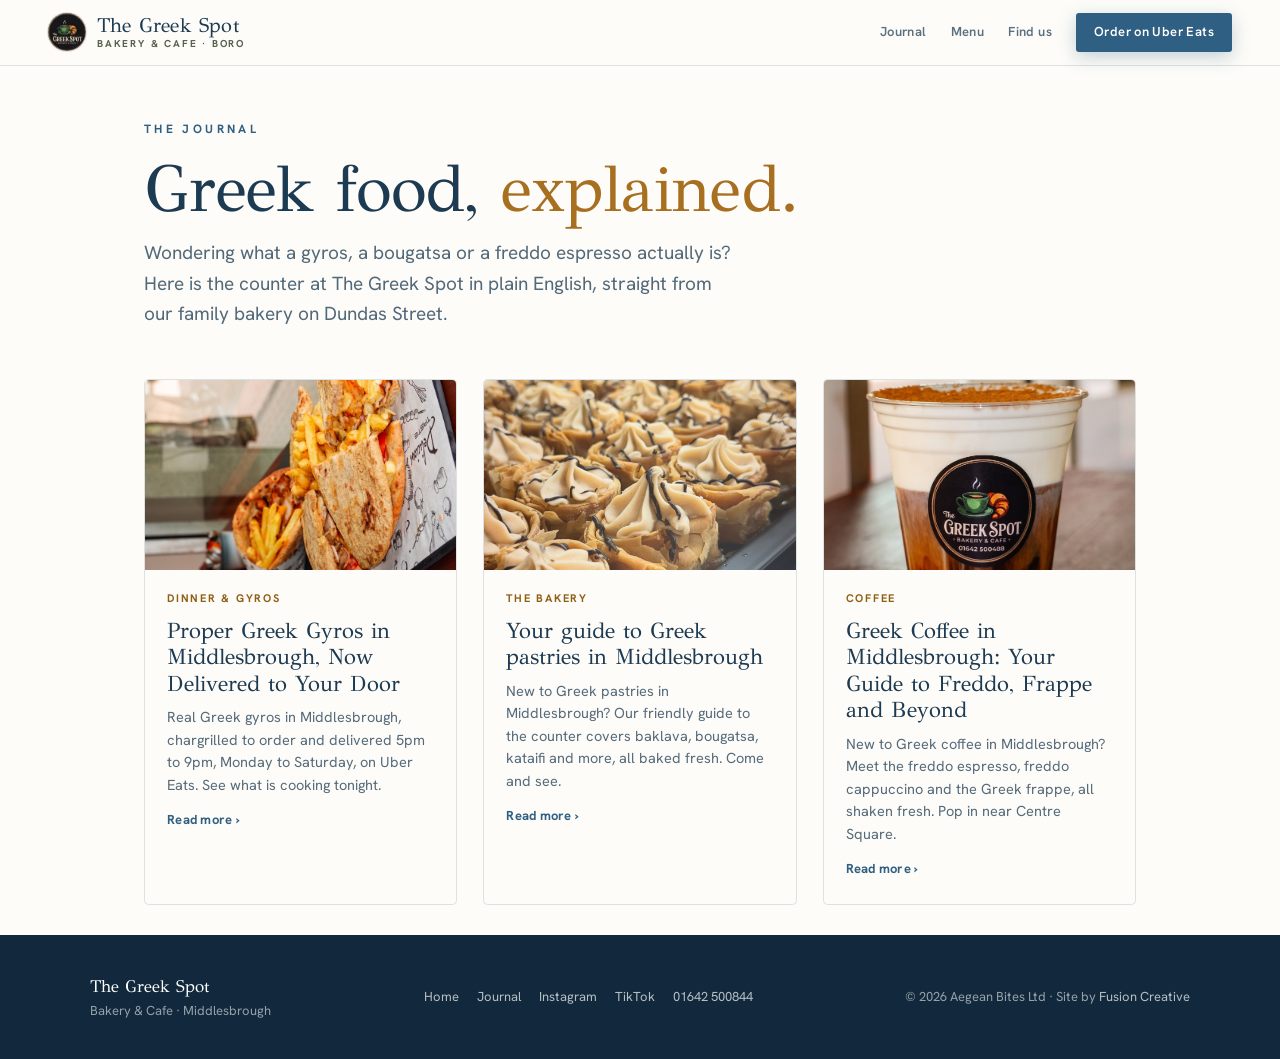
==== blog/index.html @ 2e3a28ed "Add SEO blog (Journal): 3 local posts + index, sitemap, schema Three fact-checked local-SEO posts (G" ====
<!DOCTYPE html>
<html lang="en">
<head>
<meta charset="UTF-8">
<meta name="viewport" content="width=device-width, initial-scale=1.0">
<title>Journal | The Greek Spot, Middlesbrough</title>
<meta name="description" content="Greek food, gyros, pastries and coffee, explained. Guides and stories from The Greek Spot, a family-run Greek bakery and cafe on Dundas Street, Middlesbrough.">
<link rel="canonical" href="https://thegreekspot.co.uk/blog/">
<meta name="robots" content="index,follow,max-image-preview:large">
<meta property="og:type" content="website">
<meta property="og:site_name" content="The Greek Spot">
<meta property="og:title" content="The Greek Spot Journal">
<meta property="og:description" content="Greek food, gyros, pastries and coffee, explained. From our family bakery in Middlesbrough.">
<meta property="og:url" content="https://thegreekspot.co.uk/blog/">
<meta property="og:image" content="https://thegreekspot.co.uk/images/hero-bougatsa-freddo.jpg">
<meta name="twitter:card" content="summary_large_image">
<link rel="icon" type="image/jpeg" href="/images/logo.jpg">
<link rel="preconnect" href="https://fonts.googleapis.com">
<link rel="preconnect" href="https://fonts.gstatic.com" crossorigin>
<link href="https://fonts.googleapis.com/css2?family=GFS+Didot&family=Hanken+Grotesk:wght@300;400;500;600;700;800&display=swap" rel="stylesheet">
<link rel="stylesheet" href="/blog/blog.css">
<script type="application/ld+json">
{
  "@context": "https://schema.org",
  "@type": "Blog",
  "name": "The Greek Spot Journal",
  "url": "https://thegreekspot.co.uk/blog/",
  "description": "Guides to Greek food, gyros, pastries and coffee at The Greek Spot in Middlesbrough.",
  "publisher": {
    "@type": "Organization",
    "name": "The Greek Spot"
  },
  "blogPost": [
    {
      "@type": "BlogPosting",
      "headline": "Proper Greek Gyros in Middlesbrough, Now Delivered to Your Door",
      "url": "https://thegreekspot.co.uk/blog/greek-gyros-middlesbrough/",
      "datePublished": "2026-08-19",
      "image": "https://thegreekspot.co.uk/images/aug-gyros-hero.jpg"
    },
    {
      "@type": "BlogPosting",
      "headline": "Your guide to Greek pastries in Middlesbrough",
      "url": "https://thegreekspot.co.uk/blog/guide-to-greek-pastries/",
      "datePublished": "2026-08-19",
      "image": "https://thegreekspot.co.uk/images/baklava-cups-counter.jpg"
    },
    {
      "@type": "BlogPosting",
      "headline": "Greek Coffee in Middlesbrough: Your Guide to Freddo, Frappe and Beyond",
      "url": "https://thegreekspot.co.uk/blog/greek-coffee-freddo-middlesbrough/",
      "datePublished": "2026-08-19",
      "image": "https://thegreekspot.co.uk/images/aug-iced-coffee-branded.jpg"
    }
  ]
}
</script>
</head>
<body>

<header class="bloghead">
  <a class="brand" href="/"><img src="/images/logo.jpg" alt="The Greek Spot logo"><span class="bt"><b>The Greek Spot</b><i>Bakery &amp; Cafe · Boro</i></span></a>
  <nav class="headnav">
    <a href="/blog/">Journal</a>
    <a href="/#menu">Menu</a>
    <a href="/#find">Find us</a>
    <a class="order" href="https://www.ubereats.com/gb/store/the-greek-spot/KlmvoWTTS9mFfXp4U_4D3Q" target="_blank" rel="noopener">Order on Uber Eats</a>
  </nav>
</header>

<main>
  <section class="index-hero">
    <div class="eyebrow">The Journal</div>
    <h1>Greek food, <span class="didot" style="color:var(--honey-deep)">explained.</span></h1>
    <p>Wondering what a gyros, a bougatsa or a freddo espresso actually is? Here is the counter at The Greek Spot in plain English, straight from our family bakery on Dundas Street.</p>
  </section>
  <section class="index-grid">
  <a class="card" href="/blog/greek-gyros-middlesbrough/">
    <div class="ph"><img src="/images/aug-gyros-hero.jpg" alt="Two loaded pita gyros with chips on branded Greek Spot paper" loading="lazy"></div>
    <div class="body">
      <div class="ktag">Dinner &amp; Gyros</div>
      <h3>Proper Greek Gyros in Middlesbrough, Now Delivered to Your Door</h3>
      <p>Real Greek gyros in Middlesbrough, chargrilled to order and delivered 5pm to 9pm, Monday to Saturday, on Uber Eats. See what is cooking tonight.</p>
      <span class="more">Read more &rsaquo;</span>
    </div>
  </a>
  <a class="card" href="/blog/guide-to-greek-pastries/">
    <div class="ph"><img src="/images/baklava-cups-counter.jpg" alt="Tray of mini filo baklava cups topped with cream on the counter at The Greek Spot in Middlesbrough." loading="lazy"></div>
    <div class="body">
      <div class="ktag">The Bakery</div>
      <h3>Your guide to Greek pastries in Middlesbrough</h3>
      <p>New to Greek pastries in Middlesbrough? Our friendly guide to the counter covers baklava, bougatsa, kataifi and more, all baked fresh. Come and see.</p>
      <span class="more">Read more &rsaquo;</span>
    </div>
  </a>
  <a class="card" href="/blog/greek-coffee-freddo-middlesbrough/">
    <div class="ph"><img src="/images/aug-iced-coffee-branded.jpg" alt="An iced Greek coffee served in a branded The Greek Spot cup" loading="lazy"></div>
    <div class="body">
      <div class="ktag">Coffee</div>
      <h3>Greek Coffee in Middlesbrough: Your Guide to Freddo, Frappe and Beyond</h3>
      <p>New to Greek coffee in Middlesbrough? Meet the freddo espresso, freddo cappuccino and the Greek frappe, all shaken fresh. Pop in near Centre Square.</p>
      <span class="more">Read more &rsaquo;</span>
    </div>
  </a>
  </section>
</main>

<footer>
  <div><span class="didot">The Greek Spot</span><br>Bakery &amp; Cafe · Middlesbrough</div>
  <div class="fsoc">
    <a href="/">Home</a>
    <a href="/blog/">Journal</a>
    <a href="https://www.instagram.com/thegreekspotmiddlesbrough/" target="_blank" rel="noopener">Instagram</a>
    <a href="https://www.tiktok.com/@thegreekspot_" target="_blank" rel="noopener">TikTok</a>
    <a href="tel:+441642500844">01642 500844</a>
  </div>
  <div>&copy; <span id="yr">2026</span> Aegean Bites Ltd · Site by <a href="https://fusioncreative.uk" target="_blank" rel="noopener">Fusion Creative</a></div>
</footer>
<script>(function(){var y=document.getElementById("yr");if(y)y.textContent=new Intl.DateTimeFormat("en-GB",{timeZone:"Europe/London",year:"numeric"}).format(new Date());})();</script>
</body>
</html>
---- blog/blog.css ----
/* ============================================================
   The Greek Spot Journal (blog) styles
   Shares the Aegean design system with the main site.
   Used by /blog/ (index) and every /blog/<slug>/ post.
   ============================================================ */
:root{
  --whitewash:#FDFCF8;
  --ink:#1C3A52;
  --sea:#3E7CA6;
  --honey:#C68A33;
  --honey-deep:#A76F1F;
  --olive-text:#57614A;
  --honey-text:#8F5E15;
  --sea-deep:#2F5F82;
  --mist:#EFF1EA;
  --night:#12283C;
  --line:rgba(28,58,82,.14);
}
*{margin:0;padding:0;box-sizing:border-box}
html{scroll-behavior:smooth}
body{
  background:var(--whitewash);
  color:var(--ink);
  font-family:'Hanken Grotesk',system-ui,sans-serif;
  font-size:16.5px;line-height:1.6;-webkit-font-smoothing:antialiased;
}
img{max-width:100%;display:block}
a{color:var(--sea)}
.didot{font-family:'GFS Didot',serif;font-weight:400}

/* ---------- header ---------- */
.bloghead{
  position:sticky;top:0;z-index:50;
  display:flex;align-items:center;justify-content:space-between;
  padding:13px min(6vw,48px);
  background:rgba(253,252,248,.9);backdrop-filter:blur(10px);
  border-bottom:1px solid var(--line);
}
.bloghead .brand{display:flex;align-items:center;gap:11px;text-decoration:none;color:var(--ink)}
.bloghead .brand img{width:38px;height:38px;border-radius:50%;box-shadow:0 0 0 1px var(--line)}
.bloghead .brand .bt{display:flex;flex-direction:column;line-height:1.08}
.bloghead .brand b{font-family:'GFS Didot',serif;font-weight:400;font-size:20px;letter-spacing:.01em}
.bloghead .brand i{font-style:normal;font-size:10px;font-weight:700;letter-spacing:.18em;text-transform:uppercase;color:var(--olive-text);margin-top:2px}
.headnav{display:flex;gap:24px;align-items:center}
.headnav a{text-decoration:none;color:var(--ink);font-size:13px;font-weight:600;letter-spacing:.03em;opacity:.72;transition:opacity .2s,color .2s}
.headnav a:hover{opacity:1;color:var(--sea)}
.headnav .order{
  background:var(--sea-deep);color:#fff;opacity:1;padding:9px 18px;border-radius:3px;
  box-shadow:0 5px 18px rgba(47,95,130,.28);
}
.headnav .order:hover{background:var(--night);color:#fff}
@media(max-width:640px){
  .headnav a:not(.order){display:none}
  .bloghead .brand i{display:none}
  .bloghead .brand b{font-size:18px}
  .headnav .order{padding:9px 15px;font-size:14px}
}

/* ---------- article ---------- */
.wrap{max-width:772px;margin:0 auto;padding:0 24px}
.crumbs{font-size:12.5px;letter-spacing:.02em;color:var(--olive-text);margin:34px 0 22px}
.crumbs a{color:var(--olive-text);text-decoration:none}
.crumbs a:hover{color:var(--sea);text-decoration:underline}
.crumbs .sep{margin:0 8px;opacity:.5}
.post-eyebrow{font-size:12px;font-weight:700;letter-spacing:.26em;text-transform:uppercase;color:var(--sea-deep);margin-bottom:16px}
.post h1{
  font-family:'GFS Didot',serif;font-weight:400;line-height:1.08;letter-spacing:-.01em;
  font-size:clamp(33px,5vw,52px);margin-bottom:18px;
}
.post-meta{display:flex;flex-wrap:wrap;gap:8px 18px;align-items:center;font-size:13px;color:var(--olive-text);margin-bottom:30px}
.post-meta .dot{width:4px;height:4px;border-radius:50%;background:var(--honey);display:inline-block}
.post-hero-fig{max-width:1040px;margin:0 auto 12px;padding:0 24px}
.post-hero-fig img{width:100%;height:clamp(240px,46vw,480px);object-fit:cover;border-radius:5px;box-shadow:0 26px 64px rgba(18,40,60,.2)}
.post-hero-fig figcaption{font-size:12.5px;color:var(--olive-text);padding:9px 2px 0;font-weight:600;text-align:center}

/* ---------- prose ---------- */
.prose{padding-bottom:20px}
.prose p{font-size:17.5px;line-height:1.74;margin:0 0 20px;color:rgba(28,58,82,.92)}
.prose > p:first-of-type{font-size:19px;color:var(--ink)}
.prose h2{
  font-family:'GFS Didot',serif;font-weight:400;line-height:1.12;
  font-size:clamp(25px,3.4vw,33px);margin:46px 0 15px;letter-spacing:-.01em;
}
.prose h2 + p{margin-top:0}
.prose ul{margin:0 0 22px;padding-left:0;list-style:none}
.prose ul li{position:relative;padding:7px 0 7px 26px;font-size:16.5px;line-height:1.6;border-bottom:1px dotted rgba(28,58,82,.16)}
.prose ul li::before{content:"";position:absolute;left:4px;top:16px;width:6px;height:6px;border-radius:50%;background:var(--honey)}
.prose a{color:var(--sea-deep);font-weight:600;text-decoration:underline;text-underline-offset:2px;text-decoration-color:rgba(47,95,130,.35)}
.prose a:hover{text-decoration-color:var(--sea-deep)}
.prose strong{font-weight:700;color:var(--ink)}

.pullquote{
  font-family:'GFS Didot',serif;font-size:clamp(21px,2.6vw,27px);line-height:1.35;color:var(--sea-deep);
  border-left:3px solid var(--honey);padding:6px 0 6px 22px;margin:32px 0;
}

/* ---------- faq ---------- */
.faq{border-top:1px solid var(--line);margin-top:48px;padding-top:12px}
.faq h2{font-family:'GFS Didot',serif;font-weight:400;font-size:clamp(24px,3vw,30px);margin:24px 0 8px}
.faq details{border-bottom:1px solid var(--line);padding:4px 0}
.faq summary{
  cursor:pointer;list-style:none;padding:16px 34px 16px 2px;position:relative;
  font-weight:600;font-size:16.5px;color:var(--ink);
}
.faq summary::-webkit-details-marker{display:none}
.faq summary::after{content:"+";position:absolute;right:6px;top:14px;font-size:22px;color:var(--honey-deep);font-weight:400;transition:transform .2s}
.faq details[open] summary::after{transform:rotate(45deg)}
.faq details p{padding:0 2px 18px;font-size:16px;line-height:1.65;color:rgba(28,58,82,.85)}

/* ---------- cta band ---------- */
.cta-band{background:var(--night);color:#EDF2F1;margin-top:64px;padding:56px min(7vw,90px);text-align:center}
.cta-band h2{font-family:'GFS Didot',serif;font-weight:400;color:#fff;font-size:clamp(28px,4vw,42px);margin-bottom:14px;line-height:1.1}
.cta-band p{color:rgba(237,242,241,.75);max-width:52ch;margin:0 auto 26px;font-size:16.5px}
.btn{display:inline-flex;align-items:center;gap:10px;text-decoration:none;font-weight:700;font-size:15px;letter-spacing:.02em;padding:15px 32px;border-radius:3px;transition:transform .15s,box-shadow .2s,background .2s}
.btn-honey{background:var(--honey);color:#231a0c;box-shadow:0 8px 26px rgba(198,138,51,.3)}
.btn-honey:hover{background:#d89a44;transform:translateY(-1px)}
.btn-ghostlight{color:#fff;border:1.5px solid rgba(237,242,241,.35)}
.btn-ghostlight:hover{border-color:var(--honey);color:var(--honey)}

/* ---------- related ---------- */
.related{max-width:1040px;margin:0 auto;padding:60px 24px 20px}
.related .eyebrow{font-size:12px;font-weight:700;letter-spacing:.26em;text-transform:uppercase;color:var(--sea-deep);margin-bottom:22px}
.rel-grid{display:grid;grid-template-columns:repeat(auto-fill,minmax(260px,1fr));gap:22px}

/* ---------- post cards (index + related) ---------- */
.card{display:block;text-decoration:none;color:var(--ink);border:1px solid var(--line);border-radius:5px;overflow:hidden;background:var(--whitewash);transition:transform .18s,box-shadow .25s}
.card:hover{transform:translateY(-3px);box-shadow:0 20px 46px rgba(18,40,60,.14)}
.card .ph{height:190px;overflow:hidden}
.card .ph img{width:100%;height:100%;object-fit:cover;transition:transform .5s}
.card:hover .ph img{transform:scale(1.05)}
.card .body{padding:20px 22px 24px}
.card .ktag{font-size:11px;font-weight:700;letter-spacing:.16em;text-transform:uppercase;color:var(--honey-text);margin-bottom:10px}
.card h3{font-family:'GFS Didot',serif;font-weight:400;font-size:22px;line-height:1.2;margin-bottom:9px}
.card p{font-size:14.5px;color:rgba(28,58,82,.75);line-height:1.55}
.card .more{display:inline-block;margin-top:14px;font-size:13px;font-weight:700;color:var(--sea-deep);letter-spacing:.02em}

/* ---------- blog index hero ---------- */
.index-hero{max-width:1040px;margin:0 auto;padding:54px 24px 30px;position:relative}
.index-hero .eyebrow{font-size:12px;font-weight:700;letter-spacing:.28em;text-transform:uppercase;color:var(--sea-deep);margin-bottom:16px}
.index-hero h1{font-family:'GFS Didot',serif;font-weight:400;font-size:clamp(38px,6vw,66px);line-height:1.02;letter-spacing:-.01em;margin-bottom:16px}
.index-hero p{font-size:clamp(16px,1.6vw,19px);color:rgba(28,58,82,.76);max-width:54ch}
.index-grid{max-width:1040px;margin:0 auto;padding:20px 24px 30px;display:grid;grid-template-columns:repeat(auto-fill,minmax(300px,1fr));gap:26px}

/* ---------- footer ---------- */
footer{
  background:var(--night);color:rgba(237,242,241,.6);
  padding:38px min(7vw,90px);font-size:13px;
  display:flex;justify-content:space-between;align-items:center;gap:20px;flex-wrap:wrap;
}
footer .didot{color:#fff;font-size:17px}
footer a{color:rgba(237,242,241,.75);text-decoration:none}
footer a:hover{color:var(--honey)}
footer .fsoc{display:flex;gap:18px;flex-wrap:wrap}

a:focus-visible,button:focus-visible,summary:focus-visible{outline:2.5px solid var(--sea);outline-offset:3px;border-radius:2px}
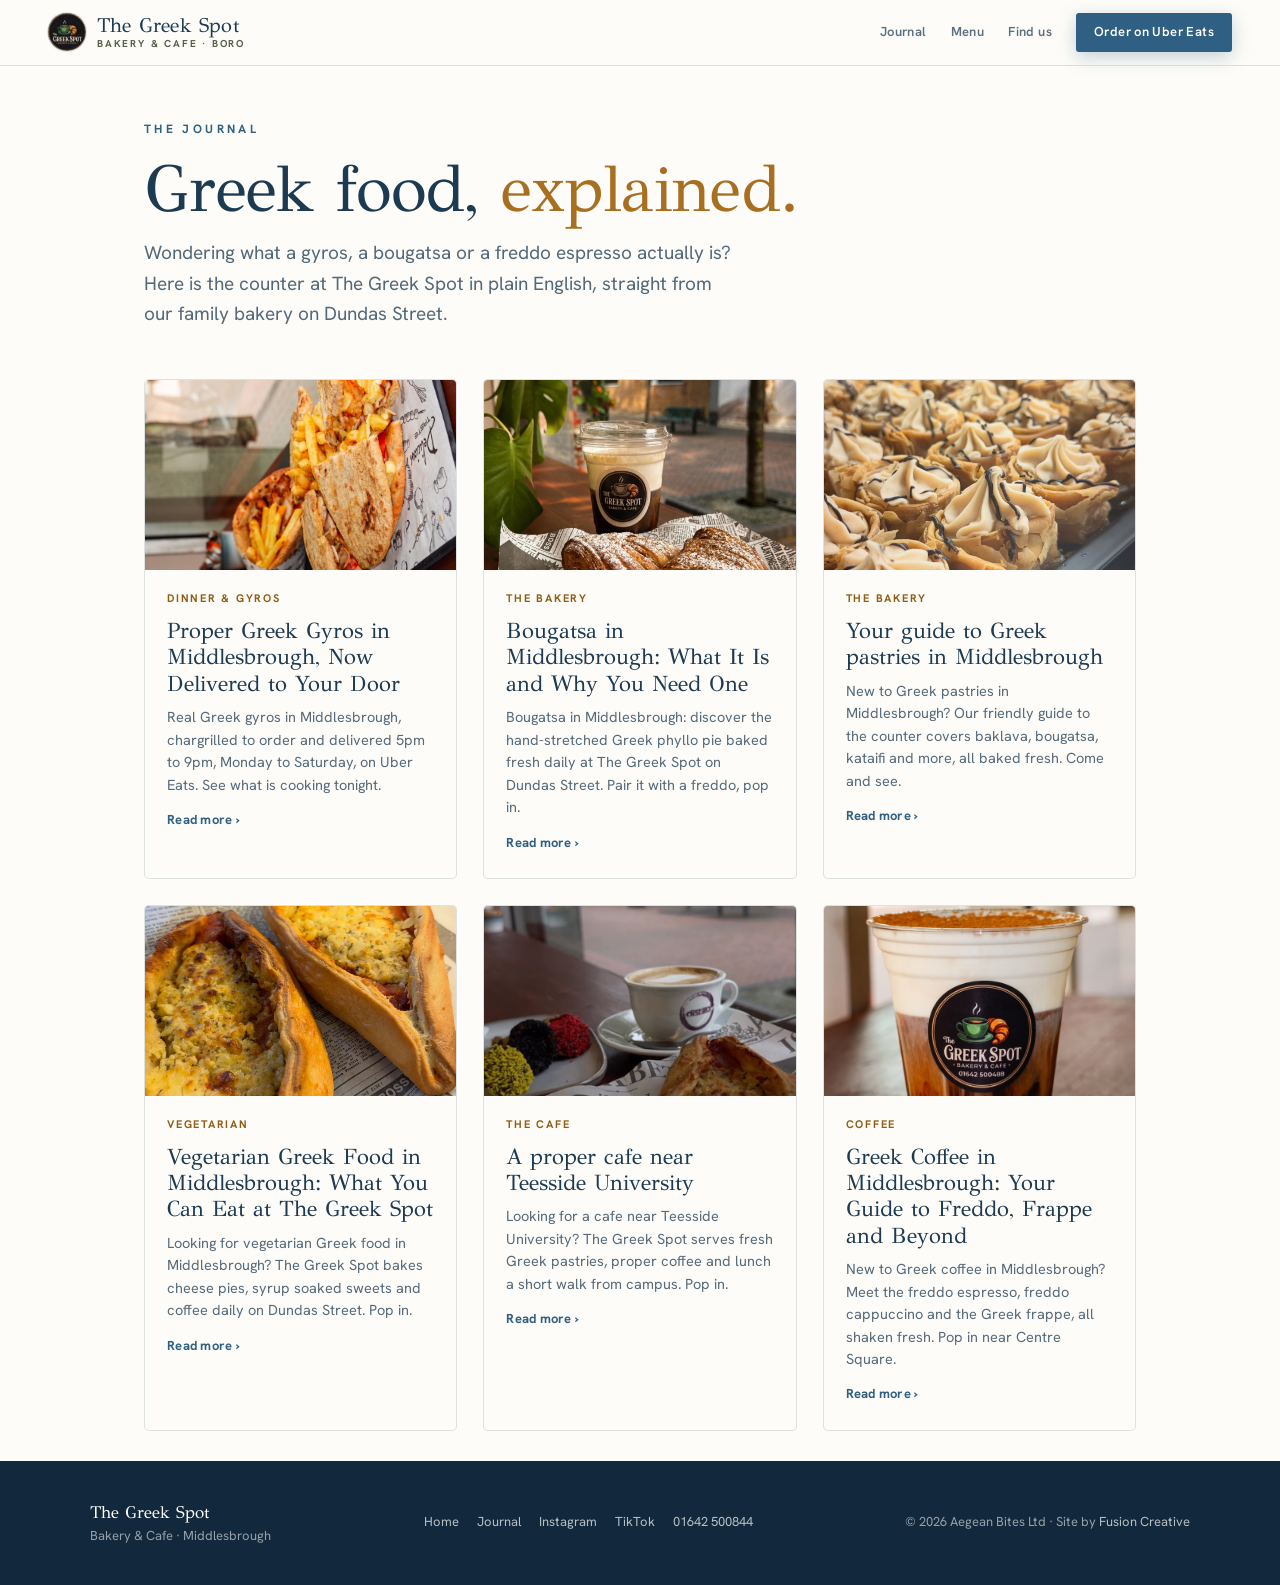
==== commit 0e277ff1: "Add 3 more SEO posts (vegetarian, cafe near Teesside Uni, bougatsa) Second batch of fact-checked loc" ====
--- a/blog/index.html
+++ b/blog/index.html
@@ -40,10 +40,31 @@
     },
     {
       "@type": "BlogPosting",
+      "headline": "Bougatsa in Middlesbrough: What It Is and Why You Need One",
+      "url": "https://thegreekspot.co.uk/blog/what-is-bougatsa/",
+      "datePublished": "2026-08-23",
+      "image": "https://thegreekspot.co.uk/images/hero-bougatsa-freddo.jpg"
+    },
+    {
+      "@type": "BlogPosting",
       "headline": "Your guide to Greek pastries in Middlesbrough",
       "url": "https://thegreekspot.co.uk/blog/guide-to-greek-pastries/",
       "datePublished": "2026-08-19",
       "image": "https://thegreekspot.co.uk/images/baklava-cups-counter.jpg"
+    },
+    {
+      "@type": "BlogPosting",
+      "headline": "Vegetarian Greek Food in Middlesbrough: What You Can Eat at The Greek Spot",
+      "url": "https://thegreekspot.co.uk/blog/vegetarian-greek-food-middlesbrough/",
+      "datePublished": "2026-08-23",
+      "image": "https://thegreekspot.co.uk/images/peinirli-cheese-boats.jpg"
+    },
+    {
+      "@type": "BlogPosting",
+      "headline": "A proper cafe near Teesside University",
+      "url": "https://thegreekspot.co.uk/blog/cafe-near-teesside-university/",
+      "datePublished": "2026-08-23",
+      "image": "https://thegreekspot.co.uk/images/peinirli-window-bench.jpg"
     },
     {
       "@type": "BlogPosting",
@@ -84,12 +105,39 @@
       <span class="more">Read more &rsaquo;</span>
     </div>
   </a>
+  <a class="card" href="/blog/what-is-bougatsa/">
+    <div class="ph"><img src="/images/hero-bougatsa-freddo.jpg" alt="Golden bougatsa phyllo pastry beside a frothy freddo coffee at The Greek Spot in Middlesbrough" loading="lazy"></div>
+    <div class="body">
+      <div class="ktag">The Bakery</div>
+      <h3>Bougatsa in Middlesbrough: What It Is and Why You Need One</h3>
+      <p>Bougatsa in Middlesbrough: discover the hand-stretched Greek phyllo pie baked fresh daily at The Greek Spot on Dundas Street. Pair it with a freddo, pop in.</p>
+      <span class="more">Read more &rsaquo;</span>
+    </div>
+  </a>
   <a class="card" href="/blog/guide-to-greek-pastries/">
     <div class="ph"><img src="/images/baklava-cups-counter.jpg" alt="Tray of mini filo baklava cups topped with cream on the counter at The Greek Spot in Middlesbrough." loading="lazy"></div>
     <div class="body">
       <div class="ktag">The Bakery</div>
       <h3>Your guide to Greek pastries in Middlesbrough</h3>
       <p>New to Greek pastries in Middlesbrough? Our friendly guide to the counter covers baklava, bougatsa, kataifi and more, all baked fresh. Come and see.</p>
+      <span class="more">Read more &rsaquo;</span>
+    </div>
+  </a>
+  <a class="card" href="/blog/vegetarian-greek-food-middlesbrough/">
+    <div class="ph"><img src="/images/peinirli-cheese-boats.jpg" alt="Two golden cheese peinirli, a vegetarian Greek cheese-filled dough, fresh from the counter at The Greek Spot in Middlesbrough" loading="lazy"></div>
+    <div class="body">
+      <div class="ktag">Vegetarian</div>
+      <h3>Vegetarian Greek Food in Middlesbrough: What You Can Eat at The Greek Spot</h3>
+      <p>Looking for vegetarian Greek food in Middlesbrough? The Greek Spot bakes cheese pies, syrup soaked sweets and coffee daily on Dundas Street. Pop in.</p>
+      <span class="more">Read more &rsaquo;</span>
+    </div>
+  </a>
+  <a class="card" href="/blog/cafe-near-teesside-university/">
+    <div class="ph"><img src="/images/peinirli-window-bench.jpg" alt="Peinirli and a cappuccino on the window bench at The Greek Spot looking onto Dundas Street in Middlesbrough" loading="lazy"></div>
+    <div class="body">
+      <div class="ktag">The Cafe</div>
+      <h3>A proper cafe near Teesside University</h3>
+      <p>Looking for a cafe near Teesside University? The Greek Spot serves fresh Greek pastries, proper coffee and lunch a short walk from campus. Pop in.</p>
       <span class="more">Read more &rsaquo;</span>
     </div>
   </a>
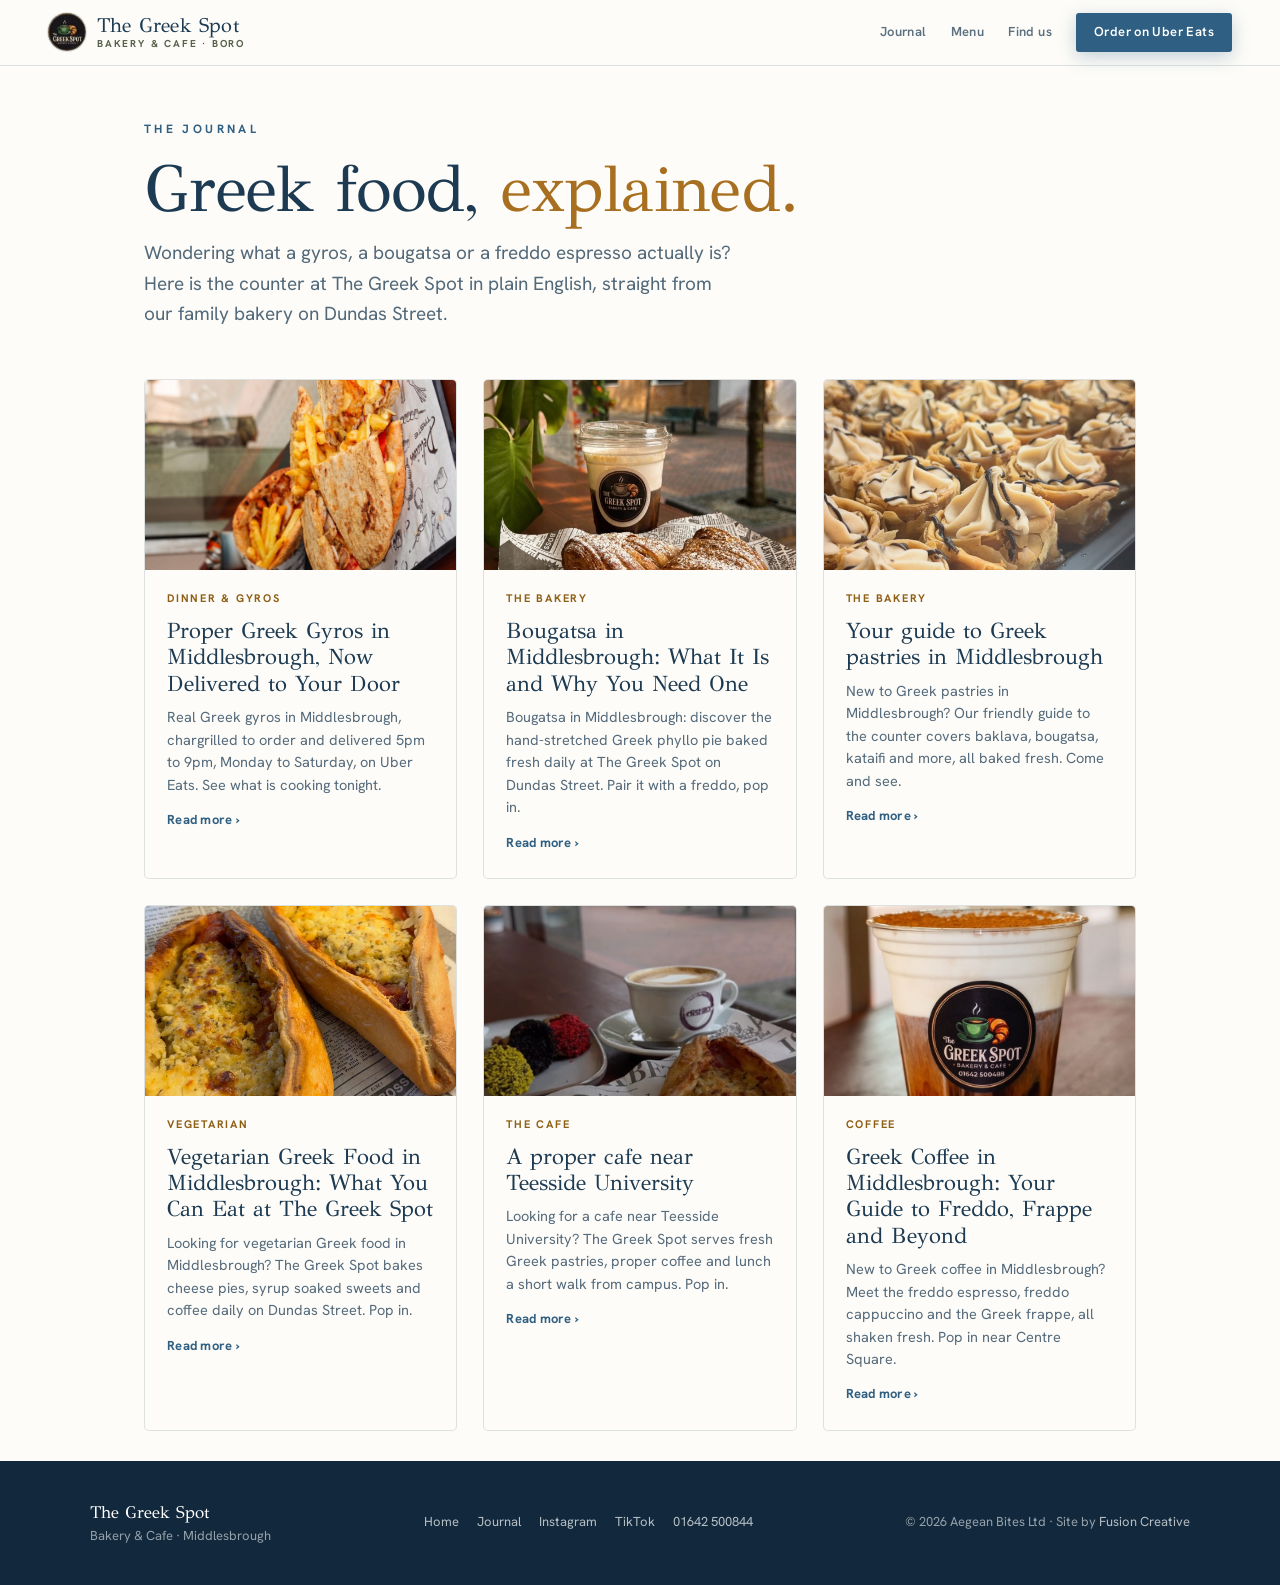
==== commit 27090b10: "SEO polish: compress images 36%, richer LocalBusiness schema, OG card - Recompress + right-size all " ====
--- a/blog/index.html
+++ b/blog/index.html
@@ -12,7 +12,9 @@
 <meta property="og:title" content="The Greek Spot Journal">
 <meta property="og:description" content="Greek food, gyros, pastries and coffee, explained. From our family bakery in Middlesbrough.">
 <meta property="og:url" content="https://thegreekspot.co.uk/blog/">
-<meta property="og:image" content="https://thegreekspot.co.uk/images/hero-bougatsa-freddo.jpg">
+<meta property="og:image" content="https://thegreekspot.co.uk/images/og-cover.jpg">
+<meta property="og:image:width" content="1200">
+<meta property="og:image:height" content="630">
 <meta name="twitter:card" content="summary_large_image">
 <link rel="icon" type="image/jpeg" href="/images/logo.jpg">
 <link rel="preconnect" href="https://fonts.googleapis.com">
